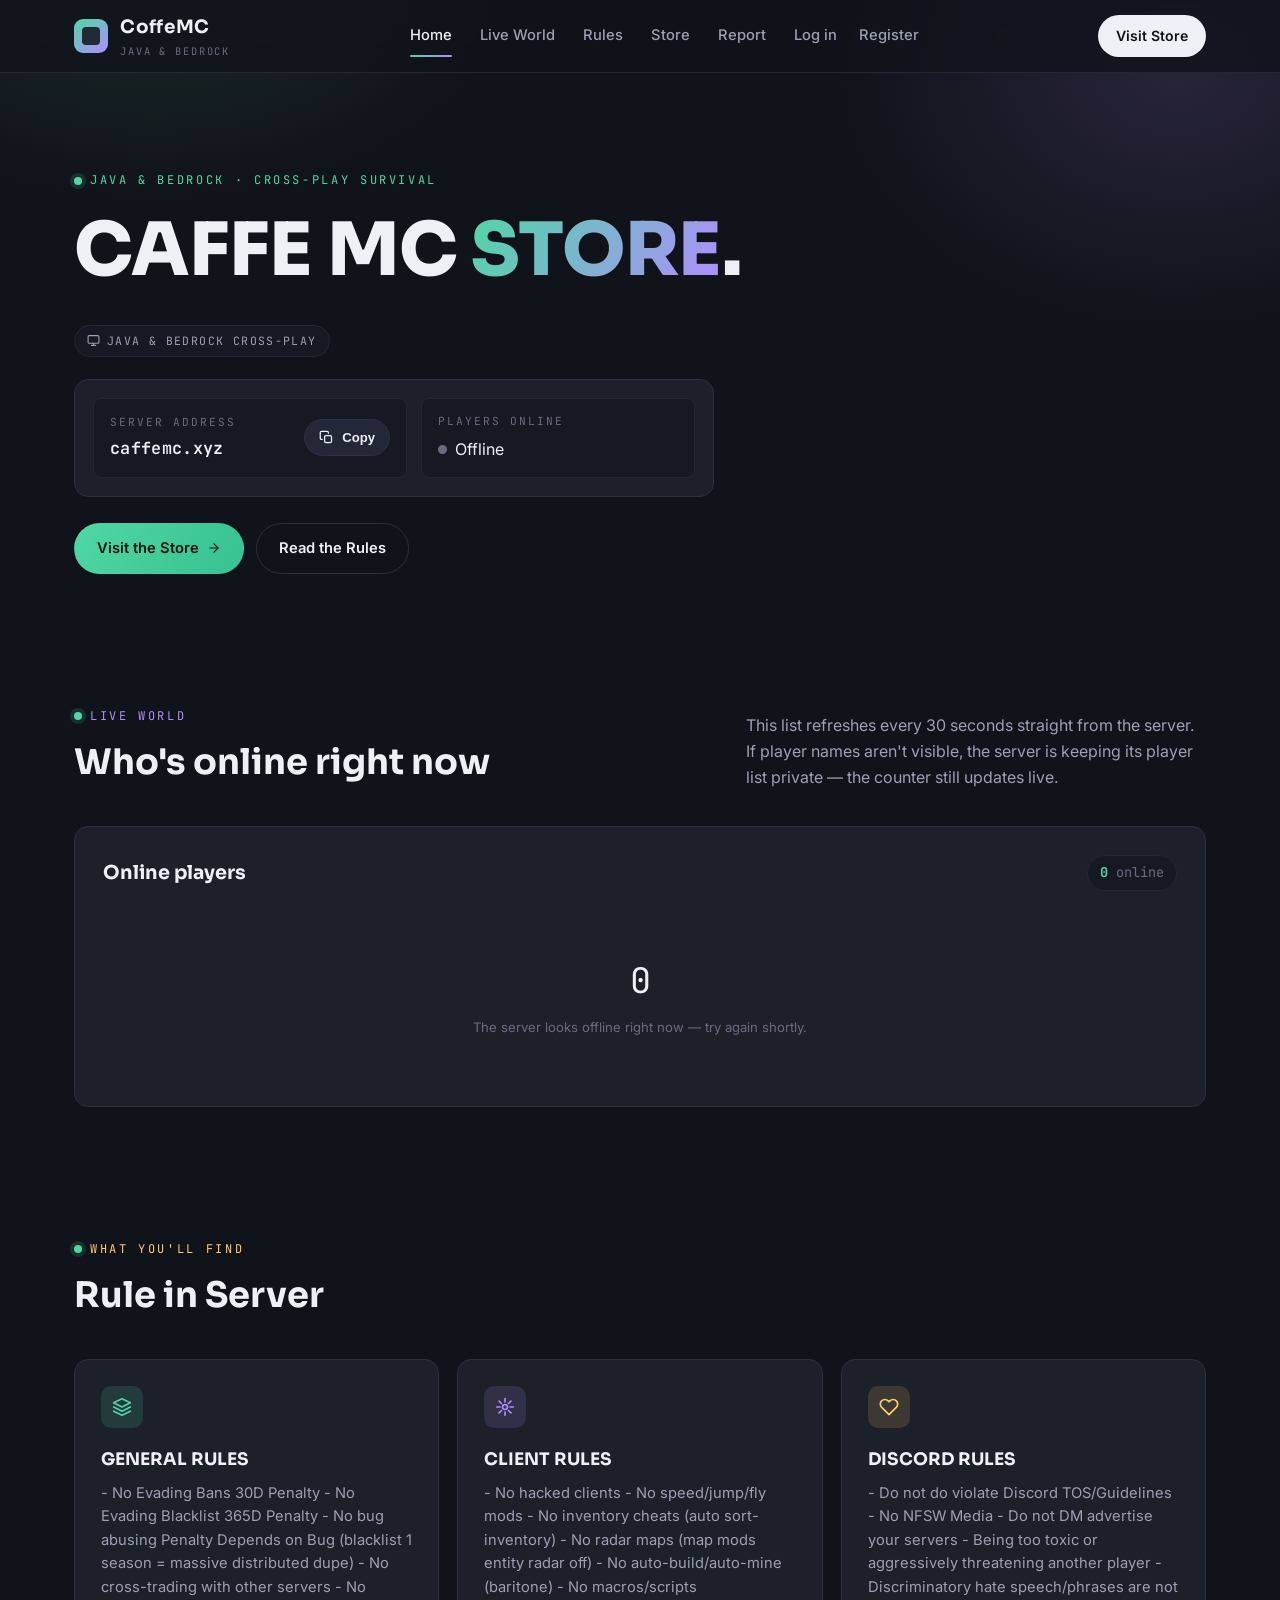
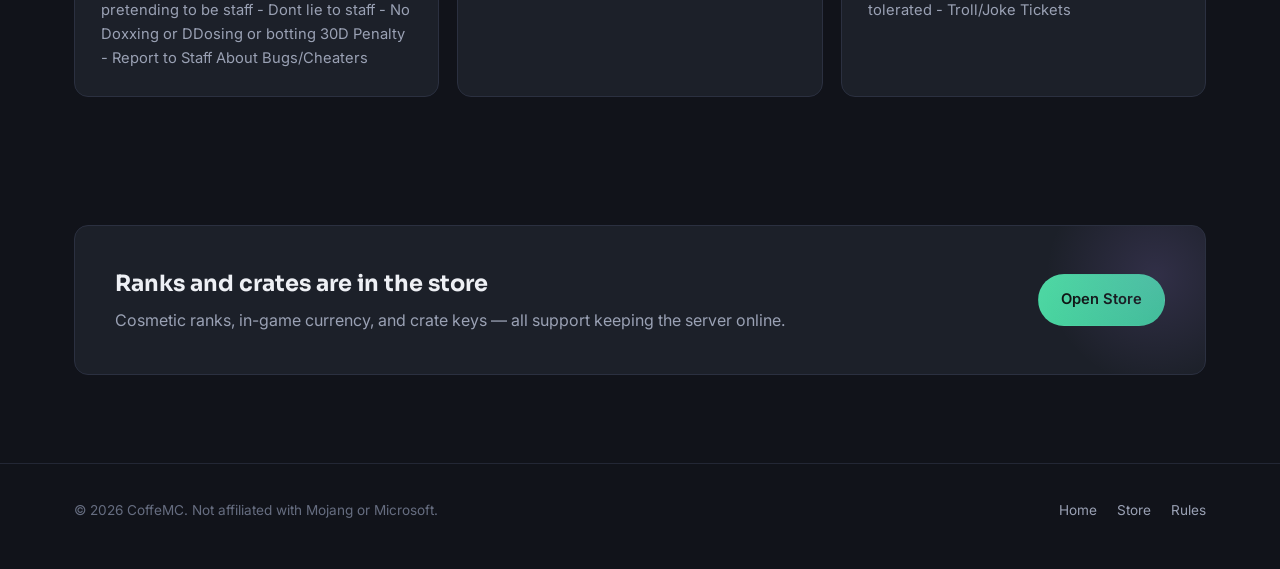
==== index.html @ 3a56e7b3 "Update index.html" ====
<!DOCTYPE html>
<html lang="en">
<head>
<meta charset="UTF-8">
<meta name="viewport" content="width=device-width, initial-scale=1.0">
<title>CoffeMC — Java &amp; Bedrock Survival</title>
<meta name="description" content="CoffeMC is a Minecraft Java &amp; Bedrock survival server. Check live player counts, copy the server IP, and visit the store.">
<link rel="preconnect" href="https://fonts.googleapis.com">
<link rel="preconnect" href="https://fonts.gstatic.com" crossorigin>
<link href="https://fonts.googleapis.com/css2?family=Sora:wght@600;700;800&family=Inter:wght@400;500;600&family=JetBrains+Mono:wght@400;600;700&display=swap" rel="stylesheet">
<link rel="stylesheet" href="style.css">
</head>
<body>

<nav class="nav">
  <div class="wrap nav-inner">
    <a href="index.html" class="brand">
      <span class="brand-mark" aria-hidden="true"></span>
      <span>
        CoffeMC
        <small>Java &amp; Bedrock</small>
      </span>
    </a>

    <div class="nav-links">
      <a href="index.html" class="active">Home</a>
      <a href="#world">Live World</a>
      <a href="#rules">Rules</a>
      <a href="store.html">Store</a>
      <a href="report.html">Report</a>
      <div class="auth-nav-slot"></div>
    </div>

    <a href="store.html" class="nav-cta desktop-only">Visit Store</a>

    <button class="menu-btn" onclick="toggleMenu()" aria-label="Toggle menu">
      <svg viewBox="0 0 24 24" fill="none" stroke="currentColor" stroke-width="2" stroke-linecap="round"><line x1="3" y1="6" x2="21" y2="6"/><line x1="3" y1="12" x2="21" y2="12"/><line x1="3" y1="18" x2="21" y2="18"/></svg>
    </button>
  </div>

  <div class="wrap">
    <div id="menu">
      <a href="index.html" class="active">Home</a>
      <a href="#world">Live World</a>
      <a href="#rules">Rules</a>
      <a href="store.html">Store</a>
      <a href="report.html">Report</a>
      <div class="auth-nav-slot"></div>
    </div>
  </div>
</nav>

<header class="hero">
  <div class="wrap">
    <p class="eyebrow">Java &amp; Bedrock &middot; Cross-play Survival</p>
    <h1>CAFFE MC <span class="accent">STORE</span>.</h1>
    <p class="lead">
    </p>

    <span class="pill" style="margin-bottom:22px">
      <svg viewBox="0 0 24 24" fill="none" stroke="currentColor" stroke-width="2" stroke-linecap="round" stroke-linejoin="round"><rect x="2" y="3" width="20" height="14" rx="2"/><line x1="8" y1="21" x2="16" y2="21"/><line x1="12" y1="17" x2="12" y2="21"/></svg>
      Java &amp; Bedrock cross-play
    </span>

    <div class="server-card">
      <div class="copied-toast" id="copied">Copied to clipboard</div>

      <div class="ip-block">
        <div>
          <div class="label">Server Address</div>
          <div class="value" id="ipText">caffemc.xyz</div>
        </div>
        <button class="copy-btn" onclick="copyIP()">
          <svg viewBox="0 0 24 24" fill="none" stroke="currentColor" stroke-width="2" stroke-linecap="round" stroke-linejoin="round"><rect x="9" y="9" width="11" height="11" rx="2"/><path d="M5 15H4a2 2 0 0 1-2-2V4a2 2 0 0 1 2-2h9a2 2 0 0 1 2 2v1"/></svg>
          Copy
        </button>
      </div>

      <div class="status-group">
        <div class="status-block">
          <div class="label">Players Online</div>
          <div class="status-row">
            <span class="status-dot" id="statusDotJava"></span>
            <span id="playersJava">Checking...</span>
            <span id="statusDotBedrock" style="display:none"></span>
            <span id="playersBedrock" style="display:none"></span>
          </div>
        </div>
      </div>
    </div>

    <div class="hero-actions">
      <a href="store.html" class="btn btn-primary">
        Visit the Store
        <svg width="14" height="14" viewBox="0 0 24 24" fill="none" stroke="currentColor" stroke-width="2" stroke-linecap="round" stroke-linejoin="round"><line x1="5" y1="12" x2="19" y2="12"/><polyline points="12 5 19 12 12 19"/></svg>
      </a>
      <a href="#rules" class="btn btn-ghost">Read the Rules</a>
    </div>
  </div>
</header>

<section id="world">
  <div class="wrap">
    <div class="section-head">
      <div>
        <p class="eyebrow" style="color:var(--amethyst)">Live World</p>
        <h2>Who's online right now</h2>
      </div>
      <p>This list refreshes every 30 seconds straight from the server. If
      player names aren't visible, the server is keeping its player list
      private — the counter still updates live.</p>
    </div>

    <div class="players-panel">
      <div class="players-panel-head">
        <h3>Online players</h3>
        <div class="players-count">
          <strong id="onlineCount">0</strong> <span style="color:var(--text-faint);font-weight:400">online</span><span id="maxCount" style="display:none"></span>
        </div>
      </div>

      <div class="player-grid" id="playerGrid"></div>
      <div class="players-empty" id="playersEmpty" style="display:none">
        <div class="big" id="emptyCount">0</div>
        <small id="emptyNote">Player list is private — only the count is shown.</small>
      </div>
    </div>
  </div>
</section>

<section>
  <div class="wrap">
    <div class="section-head">
      <div>
        <p class="eyebrow" style="color:var(--gold)">What you'll find</p>
        <h2>Rule in Server</h2>
      </div>
      <p></p>
    </div>

    <div class="feature-grid">
      <div class="feature-card">
        <div class="feature-icon e">
          <svg viewBox="0 0 24 24" fill="none" stroke="currentColor" stroke-width="2" stroke-linecap="round" stroke-linejoin="round"><path d="M12 2 2 7l10 5 10-5-10-5z"/><path d="M2 17l10 5 10-5"/><path d="M2 12l10 5 10-5"/></svg>
        </div>
        <h3>GENERAL RULES</h3>
        <p>- No Evading Bans 30D Penalty
- No Evading Blacklist 365D Penalty
- No bug abusing Penalty Depends on Bug (blacklist 1 season = massive distributed dupe)
- No cross-trading with other servers
- No pretending to be staff
- Dont lie to staff
- No Doxxing or DDosing or botting 30D Penalty
- Report to Staff About Bugs/Cheaters</p>
      </div>
      <div class="feature-card">
        <div class="feature-icon a">
          <svg viewBox="0 0 24 24" fill="none" stroke="currentColor" stroke-width="2" stroke-linecap="round" stroke-linejoin="round"><circle cx="12" cy="12" r="3"/><path d="M12 2v4M12 18v4M4.93 4.93l2.83 2.83M16.24 16.24l2.83 2.83M2 12h4M18 12h4M4.93 19.07l2.83-2.83M16.24 7.76l2.83-2.83"/></svg>
        </div>
        <h3>CLIENT RULES</h3>
        <p>- No hacked clients
- No speed/jump/fly mods
- No inventory cheats (auto sort-inventory)
- No radar maps (map mods entity radar off)
- No auto-build/auto-mine (baritone)
- No macros/scripts</p>
      </div>
      <div class="feature-card">
        <div class="feature-icon g">
          <svg viewBox="0 0 24 24" fill="none" stroke="currentColor" stroke-width="2" stroke-linecap="round" stroke-linejoin="round"><path d="M20.84 4.61a5.5 5.5 0 0 0-7.78 0L12 5.67l-1.06-1.06a5.5 5.5 0 0 0-7.78 7.78l1.06 1.06L12 21.23l7.78-7.78 1.06-1.06a5.5 5.5 0 0 0 0-7.78z"/></svg>
        </div>
        <h3>DISCORD RULES</h3>
        <p>- Do not do violate Discord TOS/Guidelines
- No NFSW Media 
- Do not DM advertise your servers 
- Being too toxic or aggressively threatening another player
- Discriminatory hate speech/phrases are not tolerated
- Troll/Joke Tickets</p>
      </div>
    </div>
  </div>
</section>

<section id="rules">
  <div class="wrap">
    <div class="cta-strip">
      <div>
        <h3>Ranks and crates are in the store</h3>
        <p>Cosmetic ranks, in-game currency, and crate keys — all support
        keeping the server online.</p>
      </div>
      <a href="store.html" class="btn btn-primary">Open Store</a>
    </div>
  </div>
</section>

<footer>
  <div class="wrap footer-inner">
    <span>&copy; 2026 CoffeMC. Not affiliated with Mojang or Microsoft.</span>
    <div class="footer-links">
      <a href="index.html">Home</a>
      <a href="store.html">Store</a>
      <a href="#rules">Rules</a>
    </div>
  </div>
</footer>

<script src="auth.js"></script>
<script src="script.js"></script>
</body>
</html>
---- style.css ----
/* ============================================================
   DRIFTLANDS — design tokens
   ============================================================ */
:root{
  /* surfaces */
  --bg:        #11131a;
  --bg-soft:   #161922;
  --panel:     #1c2029;
  --panel-2:   #232838;
  --border:    #2b3040;
  --border-soft: #232735;

  /* text */
  --text:      #eef0f5;
  --text-dim:  #9aa1b4;
  --text-faint:#666d80;

  /* accents */
  --emerald:   #4fd8a4;
  --emerald-dim: rgba(79,216,164,.14);
  --amethyst:  #b18cff;
  --amethyst-dim: rgba(177,140,255,.14);
  --gold:      #ffcf6b;
  --gold-dim:  rgba(255,207,107,.14);
  --danger:    #ff6b6b;

  /* rarity */
  --r-common:    #aab2c6;
  --r-rare:      #5aa7ff;
  --r-epic:      #b15bff;
  --r-legendary: #ffb347;

  /* type */
  --font-display: "Sora", "Segoe UI", sans-serif;
  --font-body: "Inter", "Segoe UI", sans-serif;
  --font-mono: "JetBrains Mono", "Consolas", monospace;

  /* layout */
  --maxw: 1180px;
  --radius: 14px;
  --radius-sm: 8px;
}

*{ box-sizing: border-box; }
html{ scroll-behavior: smooth; }

body{
  margin:0;
  background: var(--bg);
  color: var(--text);
  font-family: var(--font-body);
  font-size: 16px;
  line-height: 1.6;
  -webkit-font-smoothing: antialiased;
}

/* faint topographic glow behind everything */
body::before{
  content:"";
  position: fixed;
  inset: 0;
  z-index: -1;
  background:
    radial-gradient(620px 420px at 12% -6%, var(--emerald-dim), transparent 60%),
    radial-gradient(560px 420px at 92% 8%, var(--amethyst-dim), transparent 60%),
    var(--bg);
  pointer-events: none;
}

img{ max-width: 100%; display:block; }
a{ color: inherit; text-decoration: none; }

.wrap{
  max-width: var(--maxw);
  margin: 0 auto;
  padding: 0 24px;
}

/* ============================================================
   NAV
   ============================================================ */
.nav{
  position: sticky;
  top: 0;
  z-index: 50;
  background: rgba(17,19,26,.78);
  backdrop-filter: blur(14px);
  border-bottom: 1px solid var(--border-soft);
}
.nav-inner{
  display:flex;
  align-items: center;
  justify-content: space-between;
  height: 72px;
}
.brand{
  display:flex;
  align-items:center;
  gap: 12px;
  font-family: var(--font-display);
  font-weight: 700;
  font-size: 1.15rem;
  letter-spacing: .04em;
}
.brand-mark{
  width: 34px; height: 34px;
  border-radius: 9px;
  background: linear-gradient(145deg, var(--emerald), var(--amethyst));
  position: relative;
  flex-shrink:0;
}
.brand-mark::after{
  content:"";
  position:absolute; inset: 8px;
  border-radius: 4px;
  background: var(--bg);
  opacity:.85;
}
.brand small{
  display:block;
  font-family: var(--font-mono);
  font-weight: 400;
  font-size: .65rem;
  letter-spacing: .18em;
  color: var(--text-faint);
  text-transform: uppercase;
  margin-top: 2px;
}

.nav-links{
  display:flex;
  align-items:center;
  gap: 28px;
  font-size: .92rem;
  font-weight: 500;
}
.nav-links a{
  color: var(--text-dim);
  transition: color .15s ease;
  position: relative;
}
.nav-links a:hover, .nav-links a.active{ color: var(--text); }
.nav-links a.active::after{
  content:"";
  position:absolute; left:0; right:0; bottom:-9px;
  height:2px;
  background: linear-gradient(90deg, var(--emerald), var(--amethyst));
  border-radius: 2px;
}

.nav-cta{
  display:inline-flex;
  align-items:center;
  gap:8px;
  padding: 10px 18px;
  border-radius: 999px;
  background: var(--text);
  color: var(--bg);
  font-weight: 600;
  font-size: .88rem;
  border: none;
  cursor:pointer;
  transition: transform .15s ease, opacity .15s ease;
}
.nav-cta:hover{ transform: translateY(-1px); opacity:.92; }

.menu-btn{
  display:none;
  background:none; border:none; cursor:pointer;
  width:40px; height:40px;
  border-radius: 8px;
  align-items:center; justify-content:center;
  color: var(--text);
}
.menu-btn svg{ width:22px; height:22px; }

#menu{
  display:none;
  flex-direction: column;
  gap: 4px;
  padding: 12px 0 18px;
  border-top: 1px solid var(--border-soft);
}
#menu.show{ display:flex; }
#menu a{
  padding: 12px 4px;
  color: var(--text-dim);
  font-weight: 500;
  border-bottom: 1px solid var(--border-soft);
}
#menu a:last-child{ border-bottom:none; }
#menu a.active{ color: var(--emerald); }

@media (max-width: 820px){
  .nav-links{ display:none; }
  .nav-cta.desktop-only{ display:none; }
  .menu-btn{ display:flex; }
}

/* ============================================================
   HERO
   ============================================================ */
.hero{
  padding: 86px 0 64px;
  position: relative;
}
.eyebrow{
  display:inline-flex;
  align-items:center;
  gap: 8px;
  font-family: var(--font-mono);
  font-size: .75rem;
  letter-spacing: .22em;
  text-transform: uppercase;
  color: var(--emerald);
  margin-bottom: 22px;
}
.eyebrow::before{
  content:"";
  width: 8px; height:8px;
  border-radius: 50%;
  background: var(--emerald);
  box-shadow: 0 0 0 4px var(--emerald-dim);
}

.hero h1{
  font-family: var(--font-display);
  font-weight: 800;
  font-size: clamp(2.6rem, 7vw, 4.6rem);
  line-height: 1.04;
  letter-spacing: -0.01em;
  margin: 0 0 18px;
  max-width: 14ch;
}
.hero h1 .accent{
  background: linear-gradient(120deg, var(--emerald), var(--amethyst));
  -webkit-background-clip: text;
  background-clip: text;
  color: transparent;
}
.hero p.lead{
  font-size: 1.08rem;
  color: var(--text-dim);
  max-width: 46ch;
  margin: 0 0 36px;
}

.pill{
  display:inline-flex;
  align-items:center;
  gap: 7px;
  font-family: var(--font-mono);
  font-size: .72rem;
  letter-spacing: .12em;
  text-transform: uppercase;
  color: var(--text-dim);
  background: var(--bg-soft);
  border: 1px solid var(--border-soft);
  padding: 6px 12px;
  border-radius: 999px;
}
.pill svg{ width:13px; height:13px; }

/* IP / status card */
.server-card{
  display:flex;
  flex-wrap: wrap;
  gap: 14px;
  align-items: stretch;
  background: var(--panel);
  border: 1px solid var(--border);
  border-radius: var(--radius);
  padding: 18px;
  max-width: 640px;
  position: relative;
}
.ip-block{
  flex: 1 1 260px;
  display:flex;
  align-items:center;
  justify-content: space-between;
  gap: 14px;
  background: var(--bg-soft);
  border: 1px solid var(--border-soft);
  border-radius: var(--radius-sm);
  padding: 14px 16px;
}
.ip-block .label{
  font-family: var(--font-mono);
  font-size: .7rem;
  letter-spacing: .18em;
  text-transform: uppercase;
  color: var(--text-faint);
  margin-bottom: 4px;
}
.ip-block .value{
  font-family: var(--font-mono);
  font-size: 1.05rem;
  font-weight: 600;
  letter-spacing: .02em;
}
.copy-btn{
  flex-shrink:0;
  display:inline-flex;
  align-items:center;
  gap:8px;
  background: var(--panel-2);
  border: 1px solid var(--border);
  color: var(--text);
  font-size: .82rem;
  font-weight: 600;
  padding: 10px 14px;
  border-radius: 999px;
  cursor:pointer;
  transition: border-color .15s ease, transform .15s ease;
}
.copy-btn:hover{ border-color: var(--emerald); transform: translateY(-1px); }
.copy-btn svg{ width:15px; height:15px; }

.status-group{
  display:flex;
  gap: 10px;
  flex: 1 1 220px;
}
.status-block{
  flex: 1 1 0;
  display:flex;
  flex-direction: column;
  justify-content: center;
  align-items: flex-start;
  gap: 6px;
  padding: 14px 16px;
  border-radius: var(--radius-sm);
  border: 1px solid var(--border-soft);
  background: var(--bg-soft);
  min-width: 110px;
}
.status-block .label{
  font-family: var(--font-mono);
  font-size: .7rem;
  letter-spacing: .18em;
  text-transform: uppercase;
  color: var(--text-faint);
  display:flex;
  align-items:center;
  gap:6px;
}
.status-block .label .plat-icon{
  width:14px; height:14px;
}
.status-row{ display:flex; align-items:center; gap:8px; }
.status-dot{
  width:9px; height:9px; border-radius:50%;
  background: var(--text-faint);
  box-shadow: 0 0 0 0 transparent;
}
.status-dot.online{
  background: var(--emerald);
  box-shadow: 0 0 0 4px var(--emerald-dim);
  animation: pulse 2.4s ease-in-out infinite;
}
@keyframes pulse{
  0%,100%{ box-shadow: 0 0 0 4px var(--emerald-dim); }
  50%{ box-shadow: 0 0 0 8px transparent; }
}
#players{
  font-family: var(--font-mono);
  font-size: 1.05rem;
  font-weight: 600;
}

.copied-toast{
  position: absolute;
  top: -14px; right: 18px;
  background: var(--emerald);
  color: #0c1410;
  font-size: .78rem;
  font-weight: 700;
  padding: 7px 14px;
  border-radius: 999px;
  opacity: 0;
  transform: translateY(6px) scale(.95);
  transition: opacity .2s ease, transform .2s ease;
  pointer-events: none;
}
.copied-toast.show{
  opacity: 1;
  transform: translateY(0) scale(1);
}

.hero-actions{
  display:flex;
  gap: 12px;
  margin-top: 26px;
  flex-wrap: wrap;
}
.btn{
  display:inline-flex;
  align-items:center;
  gap:8px;
  padding: 13px 22px;
  border-radius: 999px;
  font-weight: 600;
  font-size: .92rem;
  border: 1px solid transparent;
  cursor:pointer;
  transition: transform .15s ease, opacity .15s ease, border-color .15s ease;
}
.btn:hover{ transform: translateY(-1px); }
.btn-primary{
  background: linear-gradient(120deg, var(--emerald), #38c191);
  color: #0c1410;
}
.btn-primary:hover{ opacity: .92; }
.btn-ghost{
  background: transparent;
  border-color: var(--border);
  color: var(--text);
}
.btn-ghost:hover{ border-color: var(--amethyst); }

/* ============================================================
   SECTION GENERIC
   ============================================================ */
section{ padding: 64px 0; }
.section-head{
  display:flex;
  align-items: flex-end;
  justify-content: space-between;
  gap: 24px;
  margin-bottom: 36px;
  flex-wrap: wrap;
}
.section-head h2{
  font-family: var(--font-display);
  font-size: clamp(1.6rem, 4vw, 2.2rem);
  margin: 6px 0 0;
}
.section-head p{
  color: var(--text-dim);
  max-width: 46ch;
  margin: 0;
}

/* ============================================================
   LIVE WORLD / PLAYER LIST
   ============================================================ */
.players-panel{
  background: var(--panel);
  border: 1px solid var(--border);
  border-radius: var(--radius);
  padding: 28px;
}
.players-panel-head{
  display:flex;
  align-items:center;
  justify-content: space-between;
  gap: 16px;
  margin-bottom: 22px;
  flex-wrap: wrap;
}
.players-panel-head h3{
  font-family: var(--font-display);
  font-size: 1.2rem;
  margin: 0;
}
.players-count{
  font-family: var(--font-mono);
  font-size: .85rem;
  color: var(--text-dim);
  background: var(--bg-soft);
  border: 1px solid var(--border-soft);
  padding: 6px 12px;
  border-radius: 999px;
}
.players-count strong{ color: var(--emerald); }

.player-grid{
  display:grid;
  grid-template-columns: repeat(auto-fill, minmax(96px, 1fr));
  gap: 14px;
}
.player-card{
  display:flex;
  flex-direction: column;
  align-items:center;
  gap: 10px;
  padding: 14px 8px;
  background: var(--bg-soft);
  border: 1px solid var(--border-soft);
  border-radius: var(--radius-sm);
  text-align:center;
}
.player-card img{
  width: 48px; height: 48px;
  border-radius: 6px;
  image-rendering: pixelated;
  border: 1px solid var(--border);
}
.player-card span{
  font-family: var(--font-mono);
  font-size: .76rem;
  color: var(--text-dim);
  overflow:hidden;
  text-overflow:ellipsis;
  white-space:nowrap;
  max-width: 100%;
}

.players-empty{
  display:flex;
  flex-direction: column;
  align-items: center;
  justify-content: center;
  text-align:center;
  gap: 8px;
  padding: 40px 20px;
  color: var(--text-dim);
}
.players-empty .big{
  font-family: var(--font-mono);
  font-size: 2.2rem;
  color: var(--text);
}
.players-empty small{ color: var(--text-faint); font-size: .82rem; }

/* ============================================================
   FEATURE CARDS
   ============================================================ */
.feature-grid{
  display:grid;
  grid-template-columns: repeat(3, 1fr);
  gap: 18px;
}
@media (max-width: 860px){
  .feature-grid{ grid-template-columns: 1fr; }
}
.feature-card{
  background: var(--panel);
  border: 1px solid var(--border);
  border-radius: var(--radius);
  padding: 26px;
  transition: border-color .2s ease, transform .2s ease;
}
.feature-card:hover{
  border-color: var(--border-soft);
  transform: translateY(-3px);
}
.feature-icon{
  width: 42px; height: 42px;
  border-radius: 10px;
  display:flex; align-items:center; justify-content:center;
  margin-bottom: 18px;
}
.feature-icon svg{ width:20px; height:20px; }
.feature-icon.e{ background: var(--emerald-dim); color: var(--emerald); }
.feature-icon.a{ background: var(--amethyst-dim); color: var(--amethyst); }
.feature-icon.g{ background: var(--gold-dim); color: var(--gold); }
.feature-card h3{
  font-family: var(--font-display);
  font-size: 1.08rem;
  margin: 0 0 8px;
}
.feature-card p{
  color: var(--text-dim);
  font-size: .92rem;
  margin: 0;
}

/* ============================================================
   CTA STRIP
   ============================================================ */
.cta-strip{
  background: var(--panel);
  border: 1px solid var(--border);
  border-radius: var(--radius);
  padding: 40px;
  display:flex;
  align-items:center;
  justify-content: space-between;
  gap: 24px;
  flex-wrap: wrap;
  position: relative;
  overflow:hidden;
}
.cta-strip::after{
  content:"";
  position:absolute;
  right: -60px; top: -60px;
  width: 220px; height: 220px;
  background: radial-gradient(circle, var(--amethyst-dim), transparent 70%);
  pointer-events:none;
}
.cta-strip h3{
  font-family: var(--font-display);
  font-size: 1.4rem;
  margin: 0 0 6px;
}
.cta-strip p{ margin:0; color: var(--text-dim); }

/* ============================================================
   FOOTER
   ============================================================ */
footer{
  border-top: 1px solid var(--border-soft);
  padding: 36px 0 48px;
  margin-top: 24px;
}
.footer-inner{
  display:flex;
  align-items:center;
  justify-content: space-between;
  gap: 16px;
  flex-wrap: wrap;
  color: var(--text-faint);
  font-size: .85rem;
}
.footer-links{ display:flex; gap: 20px; }
.footer-links a{ color: var(--text-dim); }
.footer-links a:hover{ color: var(--text); }

/* ============================================================
   STORE PAGE
   ============================================================ */
.store-hero{
  padding: 64px 0 36px;
}
.store-hero h1{
  font-family: var(--font-display);
  font-weight: 800;
  font-size: clamp(2.2rem, 6vw, 3.4rem);
  margin: 14px 0 12px;
}
.store-hero p{
  color: var(--text-dim);
  max-width: 52ch;
  font-size: 1.02rem;
}

.tab-row{
  display:flex;
  gap: 10px;
  margin: 28px 0 8px;
  flex-wrap: wrap;
}
.tab-btn{
  background: var(--panel);
  border: 1px solid var(--border);
  color: var(--text-dim);
  font-weight: 600;
  font-size: .88rem;
  padding: 10px 20px;
  border-radius: 999px;
  cursor:pointer;
  transition: all .15s ease;
}
.tab-btn.active{
  color: var(--bg);
  background: linear-gradient(120deg, var(--emerald), var(--amethyst));
  border-color: transparent;
}

/* Inventory-tooltip style cards */
.shop-grid{
  display:grid;
  grid-template-columns: repeat(auto-fill, minmax(260px, 1fr));
  gap: 20px;
  margin-top: 28px;
}
.tab-panel{ display:none; }
.tab-panel.active{ display:block; }

.item-card{
  position: relative;
  background: linear-gradient(165deg, var(--panel-2), var(--panel) 60%);
  border: 1px solid var(--border);
  border-radius: var(--radius);
  padding: 22px;
  display:flex;
  flex-direction: column;
  gap: 14px;
  overflow:hidden;
  transition: transform .2s ease, box-shadow .2s ease, border-color .2s ease;
}
.item-card::before{
  content:"";
  position:absolute;
  inset: 0;
  border-radius: var(--radius);
  border: 1px solid transparent;
  pointer-events:none;
  transition: border-color .2s ease;
}
.item-card:hover{ transform: translateY(-4px); }

/* rarity accents */
.item-card.common{ --r: var(--r-common); }
.item-card.rare{ --r: var(--r-rare); }
.item-card.epic{ --r: var(--r-epic); }
.item-card.legendary{ --r: var(--r-legendary); }

.item-card:hover{ border-color: var(--r); box-shadow: 0 14px 40px -22px var(--r); }

.item-card .rarity-tag{
  position:absolute;
  top: 18px; right: 18px;
  font-family: var(--font-mono);
  font-size: .65rem;
  letter-spacing: .16em;
  text-transform: uppercase;
  color: var(--r);
  border: 1px solid var(--r);
  border-radius: 999px;
  padding: 4px 10px;
  background: color-mix(in srgb, var(--r) 14%, transparent);
}

.item-card .item-icon{
  width: 50px; height: 50px;
  border-radius: 10px;
  display:flex; align-items:center; justify-content:center;
  font-size: 1.5rem;
  background: color-mix(in srgb, var(--r) 16%, var(--bg-soft));
  border: 1px solid color-mix(in srgb, var(--r) 40%, var(--border));
}

.item-card h3{
  font-family: var(--font-display);
  font-size: 1.2rem;
  margin: 0;
  color: var(--r);
}
.item-card .desc{
  color: var(--text-dim);
  font-size: .88rem;
  margin: 0;
  min-height: 40px;
}
.perks{
  list-style:none;
  margin: 0; padding: 0;
  display:flex; flex-direction:column; gap:6px;
  font-size: .85rem;
  color: var(--text);
}
.perks li{ display:flex; gap:8px; align-items:flex-start; }
.perks li::before{
  content:"";
  margin-top: 7px;
  width: 6px; height: 6px;
  flex-shrink:0;
  border-radius: 1px;
  background: var(--r);
}
.item-foot{
  margin-top: auto;
  display:flex;
  align-items:center;
  justify-content: space-between;
  gap: 12px;
  padding-top: 14px;
  border-top: 1px solid var(--border-soft);
}
.price{
  font-family: var(--font-mono);
  font-weight: 700;
  font-size: 1.15rem;
  color: var(--gold);
}
.price small{
  font-size: .68rem;
  color: var(--text-faint);
  font-weight: 400;
  display:block;
  letter-spacing: .12em;
  text-transform: uppercase;
}
.buy-btn{
  background: var(--text);
  color: var(--bg);
  font-weight: 700;
  font-size: .85rem;
  border: none;
  border-radius: 999px;
  padding: 11px 20px;
  cursor:pointer;
  transition: transform .15s ease, opacity .15s ease;
}
.buy-btn:hover{ transform: translateY(-1px); opacity:.9; }

/* ============================================================
   CHECKOUT MODAL
   ============================================================ */
.modal-overlay{
  position: fixed;
  inset: 0;
  background: rgba(8,9,14,.7);
  backdrop-filter: blur(4px);
  display:none;
  align-items:center;
  justify-content:center;
  padding: 20px;
  z-index: 100;
}
.modal-overlay.show{ display:flex; }
.modal{
  background: var(--panel);
  border: 1px solid var(--border);
  border-radius: var(--radius);
  padding: 28px;
  max-width: 440px;
  width: 100%;
  position: relative;
}
.modal-close{
  position:absolute;
  top: 16px; right: 16px;
  background: var(--bg-soft);
  border: 1px solid var(--border-soft);
  width: 32px; height: 32px;
  border-radius: 8px;
  color: var(--text-dim);
  cursor:pointer;
  display:flex; align-items:center; justify-content:center;
}
.modal-close:hover{ color: var(--text); }
.modal h3{
  font-family: var(--font-display);
  font-size: 1.2rem;
  margin: 0 0 4px;
}
.modal .modal-sub{
  color: var(--text-dim);
  font-size: .88rem;
  margin: 0 0 20px;
}
.modal .summary{
  display:flex;
  align-items:center;
  justify-content: space-between;
  background: var(--bg-soft);
  border: 1px solid var(--border-soft);
  border-radius: var(--radius-sm);
  padding: 12px 16px;
  margin-bottom: 18px;
  font-size: .9rem;
}
.modal .summary .name{ font-weight:600; }
.modal .summary .price{ font-size: 1rem; }

.field{ margin-bottom: 16px; }
.field label{
  display:block;
  font-size: .8rem;
  font-weight: 600;
  margin-bottom: 6px;
  color: var(--text-dim);
}
.field input,
.field select{
  width: 100%;
  background: var(--bg-soft);
  border: 1px solid var(--border-soft);
  border-radius: var(--radius-sm);
  padding: 12px 14px;
  color: var(--text);
  font-family: var(--font-body);
  font-size: .94rem;
  appearance: none;
}
.field select{
  background-image: url("data:image/svg+xml,%3Csvg xmlns='http://www.w3.org/2000/svg' width='12' height='8' viewBox='0 0 12 8' fill='none'%3E%3Cpath d='M1 1.5L6 6.5L11 1.5' stroke='%239aa1b4' stroke-width='1.6' stroke-linecap='round' stroke-linejoin='round'/%3E%3C/svg%3E");
  background-repeat: no-repeat;
  background-position: right 14px center;
  cursor: pointer;
}
.field input:focus,
.field select:focus{
  outline: none;
  border-color: var(--emerald);
}
.field small{
  display:block;
  margin-top: 6px;
  color: var(--text-faint);
  font-size: .76rem;
}
.modal .btn{ width: 100%; justify-content:center; }
.form-msg{
  margin-top: 12px;
  font-size: .85rem;
  text-align:center;
}
.form-msg.ok{ color: var(--emerald); }
.form-msg.err{ color: var(--danger); }

/* edition pill toggle */
.edition-toggle{
  display:flex;
  gap: 8px;
}
.edition-toggle input{ display:none; }
.edition-toggle label{
  flex: 1;
  display:flex;
  align-items:center;
  justify-content:center;
  gap: 8px;
  padding: 11px 0;
  border: 1px solid var(--border-soft);
  border-radius: var(--radius-sm);
  background: var(--bg-soft);
  color: var(--text-dim);
  font-size: .88rem;
  font-weight: 600;
  cursor: pointer;
  transition: all .15s ease;
}
.edition-toggle input:checked + label{
  color: var(--bg);
  background: linear-gradient(120deg, var(--emerald), var(--amethyst));
  border-color: transparent;
}
.edition-toggle label svg{ width:16px; height:16px; }

/* multi-step modal */
.modal-step{ display:none; }
.modal-step.active{
  display:block;
  animation: stepIn .25s ease;
}
@keyframes stepIn{
  from{ opacity:0; transform: translateX(10px); }
  to{ opacity:1; transform: translateX(0); }
}
.step-dots{
  display:flex;
  gap: 6px;
  margin-bottom: 18px;
}
.step-dots span{
  height: 4px;
  flex: 1;
  border-radius: 999px;
  background: var(--border-soft);
  transition: background .2s ease;
}
.step-dots span.done{
  background: linear-gradient(120deg, var(--emerald), var(--amethyst));
}

/* QR payment step */
.qr-box{
  display:flex;
  flex-direction: column;
  align-items:center;
  text-align:center;
  gap: 14px;
  padding: 22px;
  background: var(--bg-soft);
  border: 1px solid var(--border-soft);
  border-radius: var(--radius-sm);
  margin-bottom: 18px;
}
.qr-box img{
  width: 188px; height: 188px;
  border-radius: 10px;
  background: #fff;
  padding: 10px;
}
.qr-box .qr-amount{
  font-family: var(--font-mono);
  font-size: 1.6rem;
  font-weight: 700;
  color: var(--gold);
}
.qr-box .qr-note{
  font-size: .82rem;
  color: var(--text-dim);
  max-width: 28ch;
}
.order-id{
  font-family: var(--font-mono);
  font-size: .78rem;
  color: var(--text-faint);
  text-align:center;
  margin-bottom: 18px;
  letter-spacing: .04em;
}
.order-id span{ color: var(--text); }

/* visible keyboard focus everywhere */
a:focus-visible, button:focus-visible, input:focus-visible{
  outline: 2px solid var(--emerald);
  outline-offset: 2px;
}

/* reduced motion */
@media (prefers-reduced-motion: reduce){
  *{ animation: none !important; transition: none !important; scroll-behavior: auto !important; }
}

/* ============================================================
   AUTH NAV SLOT
   ============================================================ */
.auth-nav-slot{
  display:flex;
  align-items:center;
  gap: 22px;
}
.auth-nav-slot a{
  color: var(--text-dim);
  font-size: .92rem;
  font-weight: 500;
  transition: color .15s ease;
}
.auth-nav-slot a:hover{ color: var(--text); }
#menu .auth-nav-slot{
  flex-direction: column;
  align-items: stretch;
  gap: 4px;
  margin-top: 4px;
}
#menu .auth-nav-slot a{
  padding: 12px 4px;
  border-bottom: 1px solid var(--border-soft);
}
#menu .auth-nav-slot a:last-child{ border-bottom:none; }

/* ============================================================
   AUTH PAGES (login / register)
   ============================================================ */
.auth-section{
  padding: 64px 0 96px;
  display:flex;
  justify-content:center;
}
.auth-card{
  background: var(--panel);
  border: 1px solid var(--border);
  border-radius: var(--radius);
  padding: 36px;
  max-width: 440px;
  width: 100%;
}
.auth-card .eyebrow{ margin-bottom: 14px; }
.auth-card h1{
  font-family: var(--font-display);
  font-size: 1.7rem;
  margin: 0 0 8px;
}
.auth-card .auth-sub{
  color: var(--text-dim);
  font-size: .92rem;
  margin: 0 0 26px;
}
.auth-card .btn{ width:100%; justify-content:center; margin-top: 6px; }
.auth-switch{
  text-align:center;
  margin-top: 20px;
  font-size: .88rem;
  color: var(--text-dim);
}
.auth-switch a{ color: var(--emerald); font-weight: 600; }

.form-msg.show{ margin-top: 14px; }

/* ============================================================
   DASHBOARD / ADMIN
   ============================================================ */
.dash-head{
  display:flex;
  align-items:flex-end;
  justify-content: space-between;
  flex-wrap: wrap;
  gap: 18px;
  margin-bottom: 30px;
}
.dash-head h1{
  font-family: var(--font-display);
  font-size: clamp(1.8rem, 5vw, 2.6rem);
  margin: 6px 0 0;
}
.dash-head p{ color: var(--text-dim); margin: 4px 0 0; }

.table-panel{
  background: var(--panel);
  border: 1px solid var(--border);
  border-radius: var(--radius);
  padding: 24px;
  overflow-x: auto;
}
.table-panel h3{
  font-family: var(--font-display);
  font-size: 1.1rem;
  margin: 0 0 18px;
}
table.data-table{
  width:100%;
  border-collapse: collapse;
  font-size: .9rem;
  min-width: 640px;
}
table.data-table th{
  text-align:left;
  font-family: var(--font-mono);
  font-size: .68rem;
  letter-spacing: .14em;
  text-transform: uppercase;
  color: var(--text-faint);
  padding: 0 14px 12px;
  border-bottom: 1px solid var(--border-soft);
}
table.data-table td{
  padding: 14px 14px;
  border-bottom: 1px solid var(--border-soft);
  color: var(--text);
  vertical-align: middle;
}
table.data-table tr:last-child td{ border-bottom: none; }
table.data-table .mc-name{ font-family: var(--font-mono); }
table.data-table .price{ font-size: 1rem; }

.status-badge{
  display:inline-flex;
  align-items:center;
  gap:6px;
  font-family: var(--font-mono);
  font-size: .7rem;
  letter-spacing: .12em;
  text-transform: uppercase;
  padding: 5px 12px;
  border-radius: 999px;
  border: 1px solid var(--border-soft);
}
.status-badge.pending{ color: var(--gold); border-color: color-mix(in srgb, var(--gold) 40%, var(--border)); background: var(--gold-dim); }
.status-badge.approved{ color: var(--emerald); border-color: color-mix(in srgb, var(--emerald) 40%, var(--border)); background: var(--emerald-dim); }

.approve-btn{
  background: linear-gradient(120deg, var(--emerald), #38c191);
  color: #0c1410;
  font-weight: 700;
  font-size: .78rem;
  border: none;
  border-radius: 999px;
  padding: 8px 16px;
  cursor:pointer;
  transition: opacity .15s ease, transform .15s ease;
}
.approve-btn:hover{ opacity:.9; transform: translateY(-1px); }
.approve-btn:disabled{ opacity:.5; cursor:default; }

.empty-row td{
  text-align:center;
  color: var(--text-faint);
  padding: 30px 14px;
}

.video-link{
  color: var(--amethyst);
  font-weight: 600;
  font-size: .85rem;
}
.video-link:hover{ text-decoration: underline; }

/* ============================================================
   REPORT PAGE
   ============================================================ */
.report-card{
  background: var(--panel);
  border: 1px solid var(--border);
  border-radius: var(--radius);
  padding: 36px;
  max-width: 560px;
  width: 100%;
}
.report-card h1{
  font-family: var(--font-display);
  font-size: 1.7rem;
  margin: 0 0 8px;
}
.report-card .auth-sub{
  color: var(--text-dim);
  font-size: .92rem;
  margin: 0 0 26px;
}
.file-drop{
  display:flex;
  flex-direction: column;
  align-items:center;
  justify-content:center;
  text-align:center;
  gap: 8px;
  border: 1px dashed var(--border);
  border-radius: var(--radius-sm);
  background: var(--bg-soft);
  padding: 28px 16px;
  cursor:pointer;
  transition: border-color .15s ease;
}
.file-drop:hover{ border-color: var(--amethyst); }
.file-drop input[type="file"]{ display:none; }
.file-drop .file-name{
  font-family: var(--font-mono);
  font-size: .82rem;
  color: var(--text);
  word-break: break-all;
}
.file-drop .file-hint{
  font-size: .8rem;
  color: var(--text-faint);
}
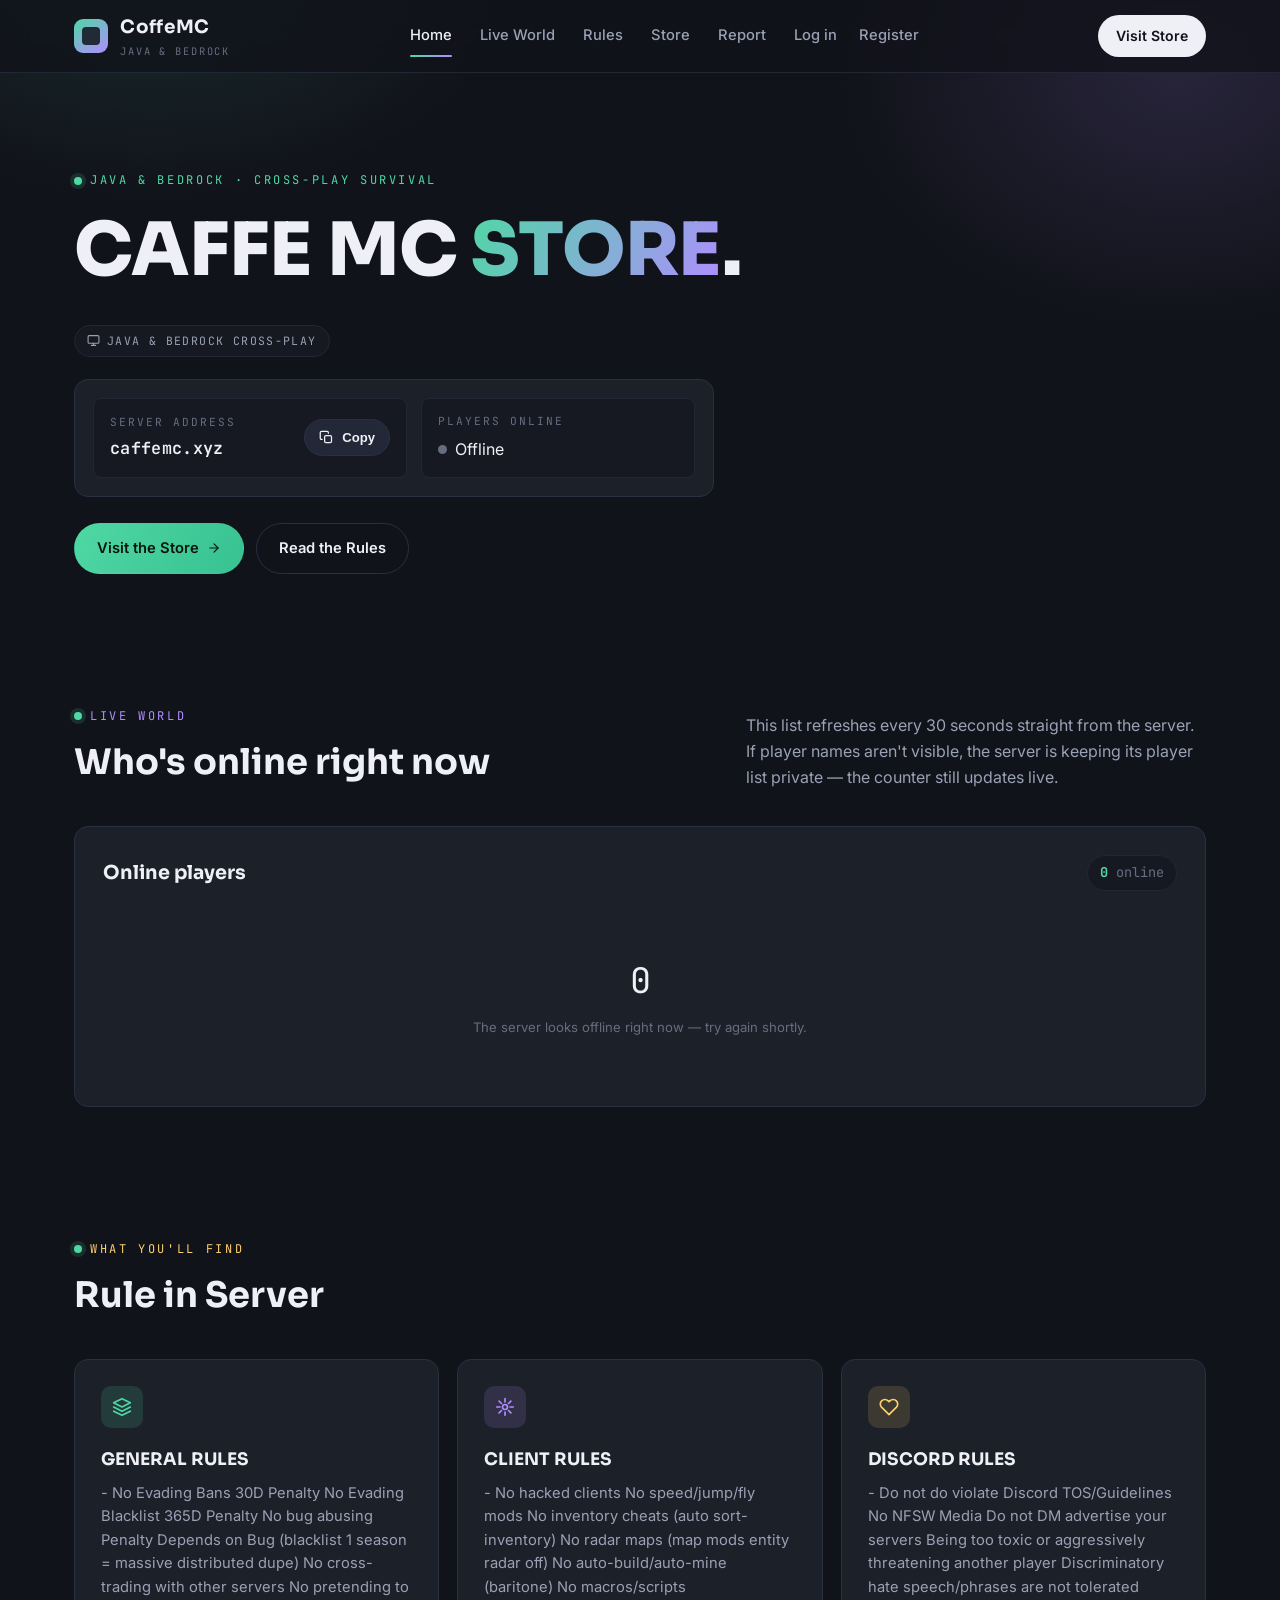
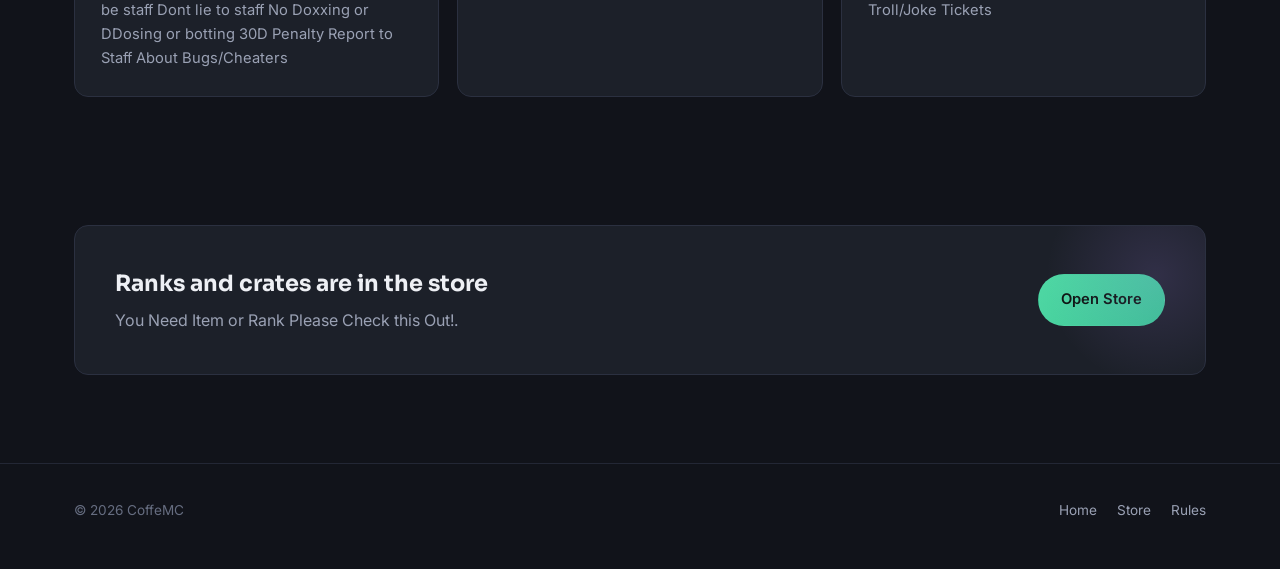
==== commit 9d91f0c4: "Update index.html" ====
--- a/index.html
+++ b/index.html
@@ -145,13 +145,13 @@
         </div>
         <h3>GENERAL RULES</h3>
         <p>- No Evading Bans 30D Penalty
-- No Evading Blacklist 365D Penalty
-- No bug abusing Penalty Depends on Bug (blacklist 1 season = massive distributed dupe)
-- No cross-trading with other servers
-- No pretending to be staff
-- Dont lie to staff
-- No Doxxing or DDosing or botting 30D Penalty
-- Report to Staff About Bugs/Cheaters</p>
+ No Evading Blacklist 365D Penalty
+ No bug abusing Penalty Depends on Bug (blacklist 1 season = massive distributed dupe)
+ No cross-trading with other servers
+ No pretending to be staff
+ Dont lie to staff
+ No Doxxing or DDosing or botting 30D Penalty
+ Report to Staff About Bugs/Cheaters</p>
       </div>
       <div class="feature-card">
         <div class="feature-icon a">
@@ -159,11 +159,11 @@
         </div>
         <h3>CLIENT RULES</h3>
         <p>- No hacked clients
-- No speed/jump/fly mods
-- No inventory cheats (auto sort-inventory)
-- No radar maps (map mods entity radar off)
-- No auto-build/auto-mine (baritone)
-- No macros/scripts</p>
+ No speed/jump/fly mods
+ No inventory cheats (auto sort-inventory)
+ No radar maps (map mods entity radar off)
+ No auto-build/auto-mine (baritone)
+ No macros/scripts</p>
       </div>
       <div class="feature-card">
         <div class="feature-icon g">
@@ -171,11 +171,11 @@
         </div>
         <h3>DISCORD RULES</h3>
         <p>- Do not do violate Discord TOS/Guidelines
-- No NFSW Media 
-- Do not DM advertise your servers 
-- Being too toxic or aggressively threatening another player
-- Discriminatory hate speech/phrases are not tolerated
-- Troll/Joke Tickets</p>
+ No NFSW Media 
+ Do not DM advertise your servers 
+ Being too toxic or aggressively threatening another player
+ Discriminatory hate speech/phrases are not tolerated
+ Troll/Joke Tickets</p>
       </div>
     </div>
   </div>
@@ -186,8 +186,7 @@
     <div class="cta-strip">
       <div>
         <h3>Ranks and crates are in the store</h3>
-        <p>Cosmetic ranks, in-game currency, and crate keys — all support
-        keeping the server online.</p>
+        <p>You Need Item or Rank Please Check this Out!.</p>
       </div>
       <a href="store.html" class="btn btn-primary">Open Store</a>
     </div>
@@ -196,7 +195,7 @@
 
 <footer>
   <div class="wrap footer-inner">
-    <span>&copy; 2026 CoffeMC. Not affiliated with Mojang or Microsoft.</span>
+    <span>&copy; 2026 CoffeMC </span>
     <div class="footer-links">
       <a href="index.html">Home</a>
       <a href="store.html">Store</a>
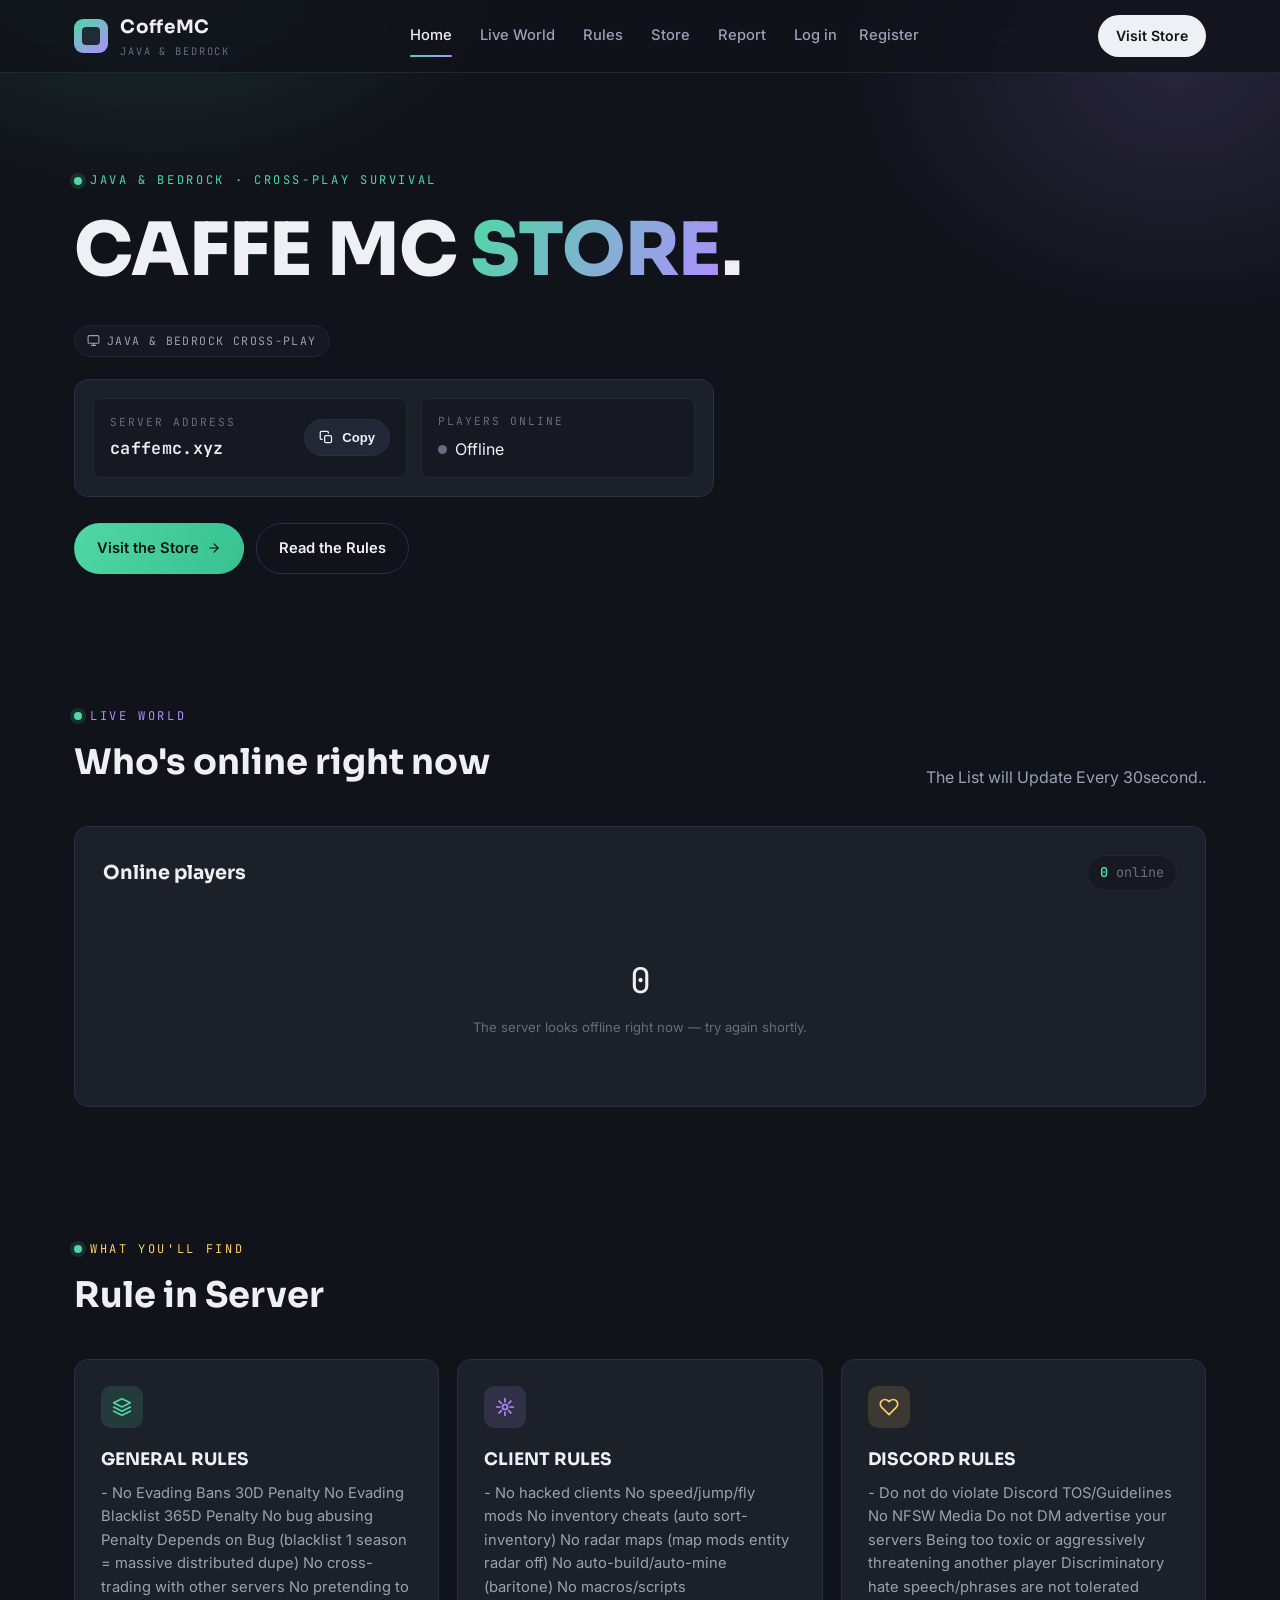
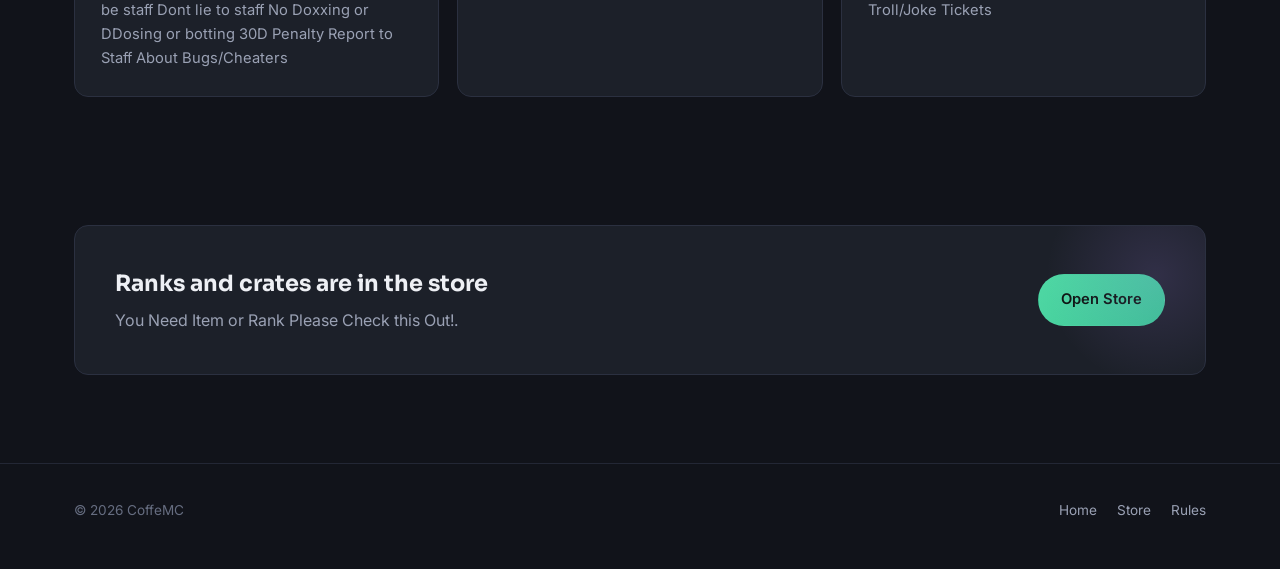
==== commit 9e4623f3: "Update index.html" ====
--- a/index.html
+++ b/index.html
@@ -106,9 +106,7 @@
         <p class="eyebrow" style="color:var(--amethyst)">Live World</p>
         <h2>Who's online right now</h2>
       </div>
-      <p>This list refreshes every 30 seconds straight from the server. If
-      player names aren't visible, the server is keeping its player list
-      private — the counter still updates live.</p>
+      <p>The List will Update Every 30second..</p>
     </div>
 
     <div class="players-panel">
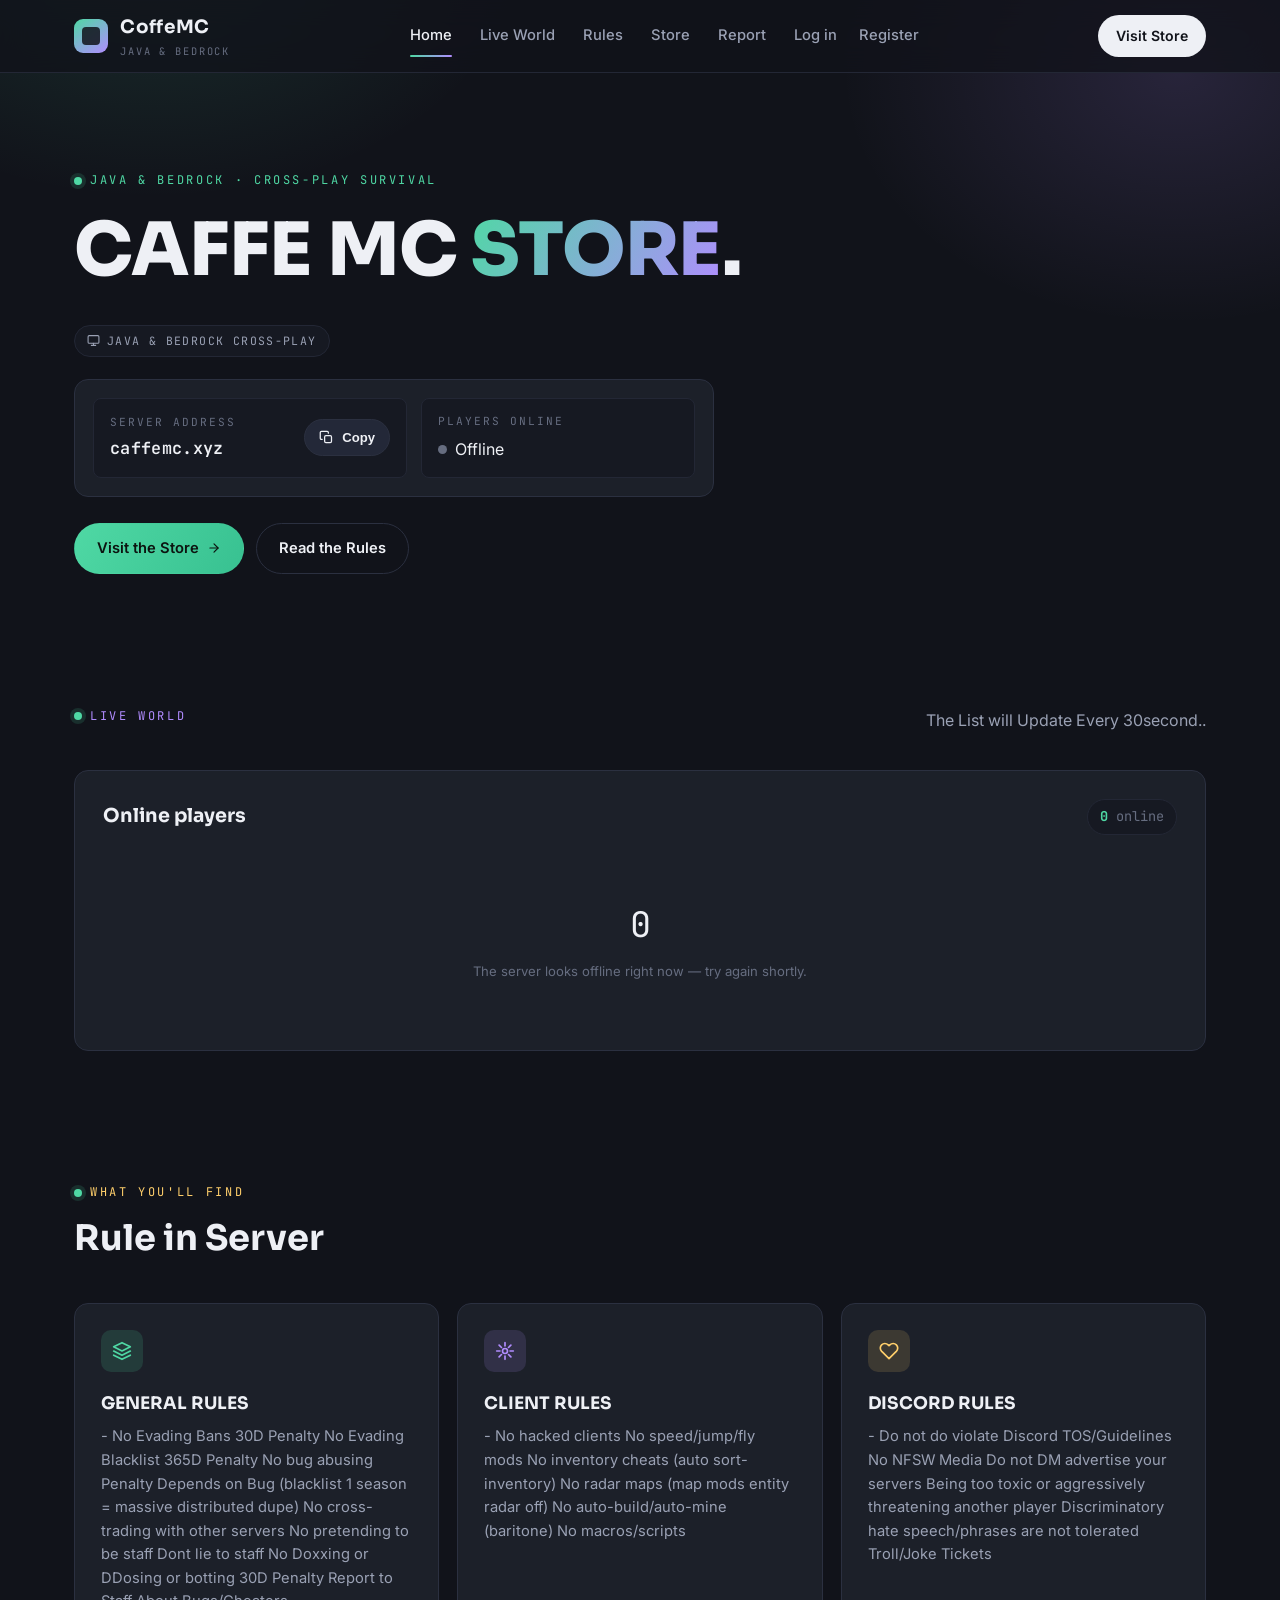
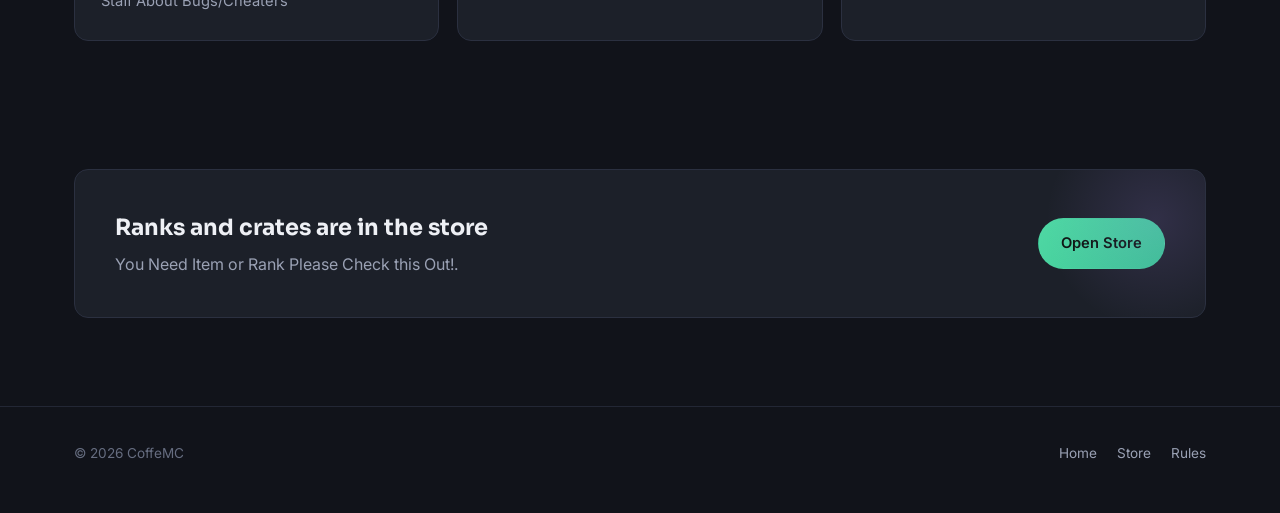
==== commit c42c8287: "Update index.html" ====
--- a/index.html
+++ b/index.html
@@ -104,7 +104,7 @@
     <div class="section-head">
       <div>
         <p class="eyebrow" style="color:var(--amethyst)">Live World</p>
-        <h2>Who's online right now</h2>
+        <h2></h2>
       </div>
       <p>The List will Update Every 30second..</p>
     </div>
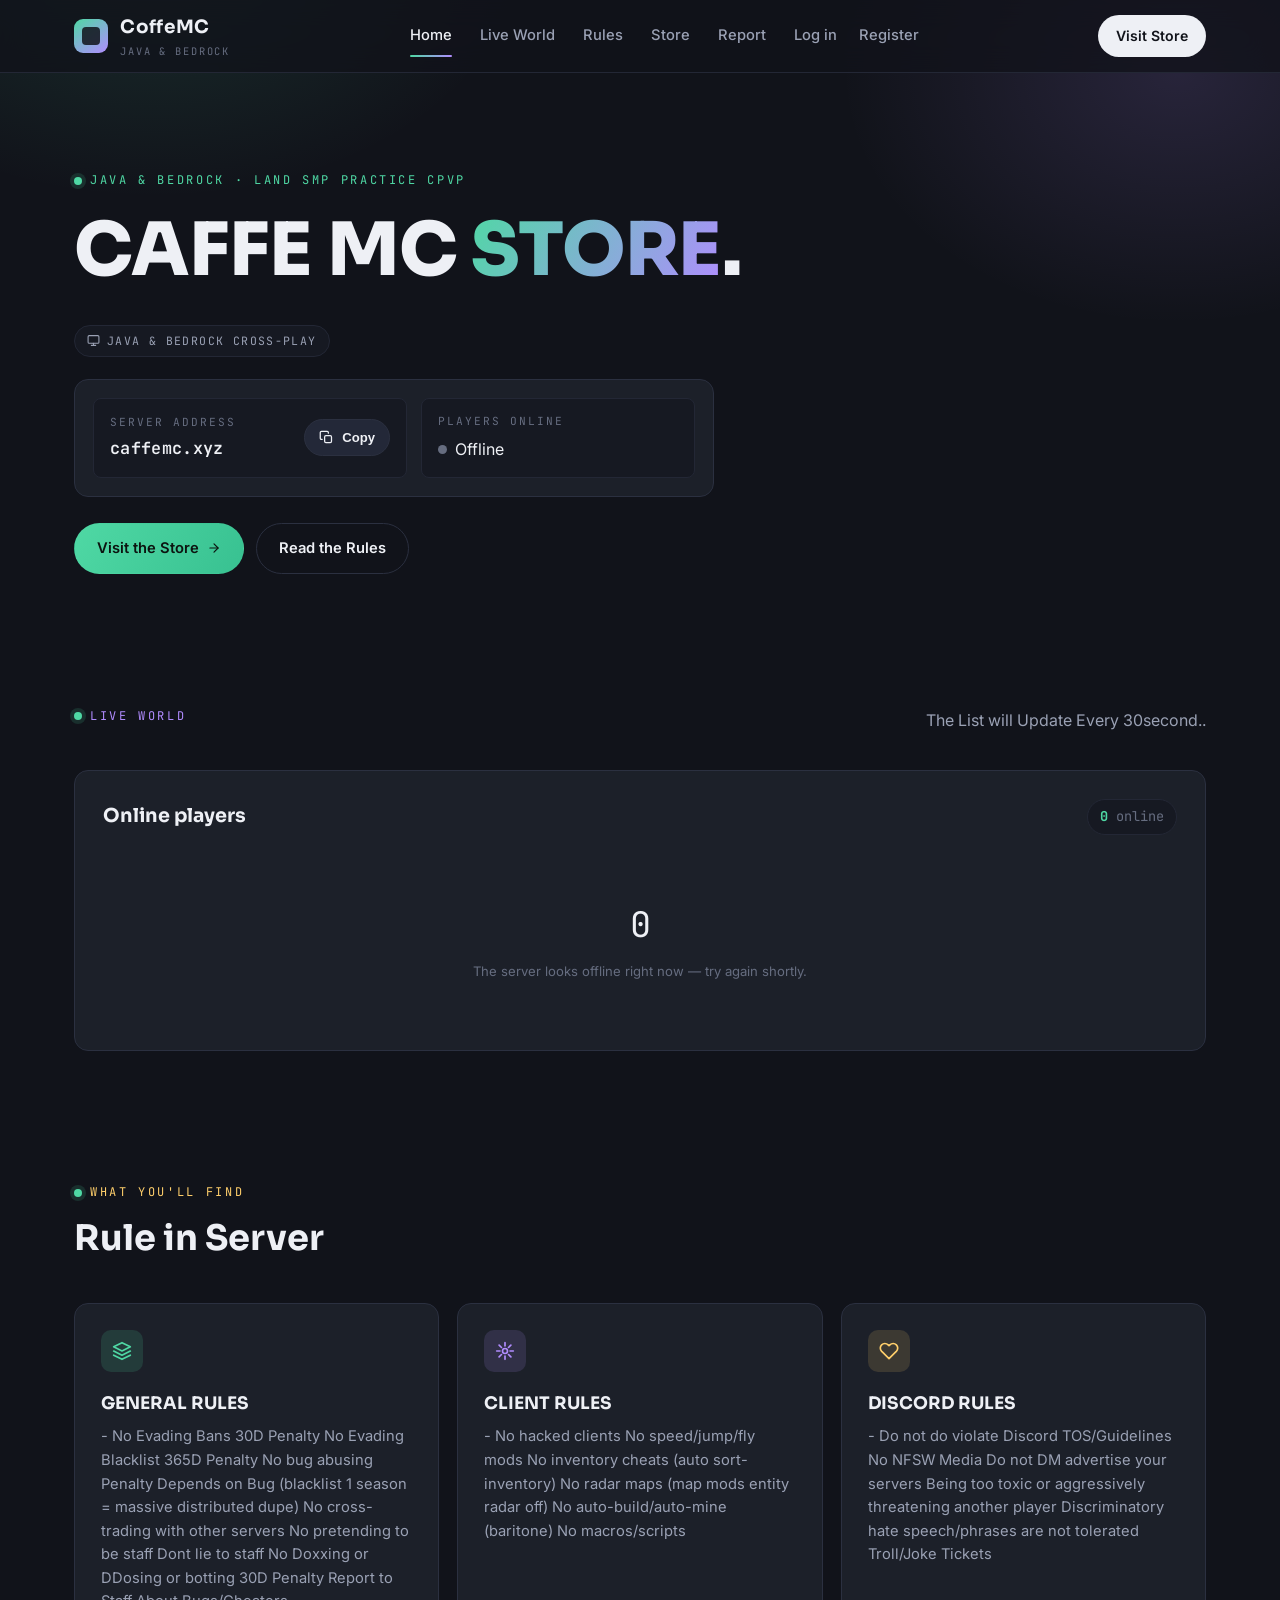
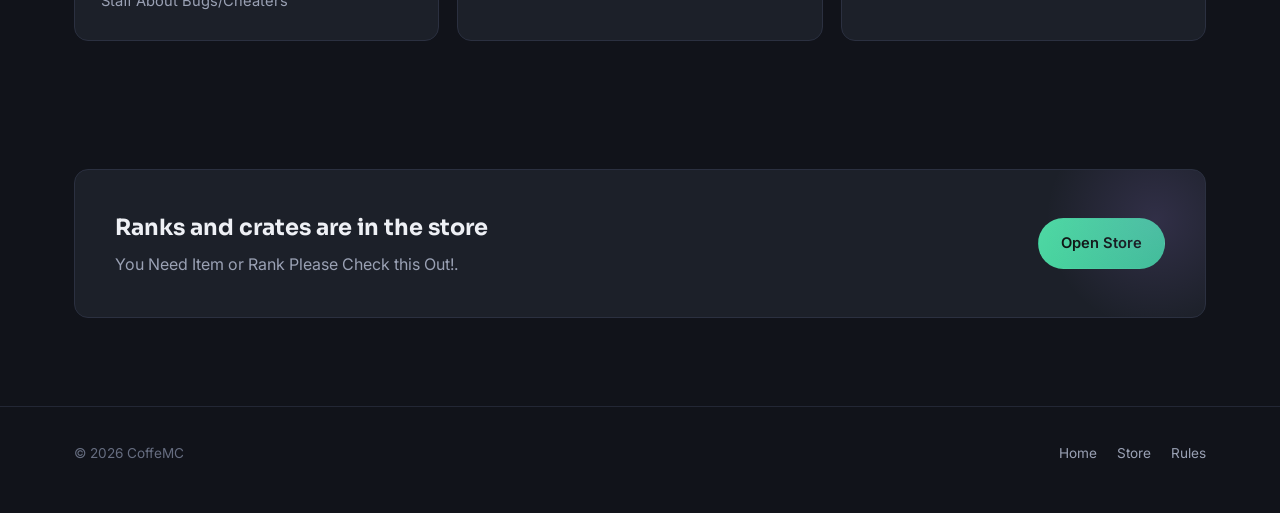
==== commit 268901cb: "Update index.html" ====
--- a/index.html
+++ b/index.html
@@ -52,7 +52,7 @@
 
 <header class="hero">
   <div class="wrap">
-    <p class="eyebrow">Java &amp; Bedrock &middot; Cross-play Survival</p>
+    <p class="eyebrow">Java &amp; Bedrock &middot; LAND SMP PRACTICE CPVP</p>
     <h1>CAFFE MC <span class="accent">STORE</span>.</h1>
     <p class="lead">
     </p>
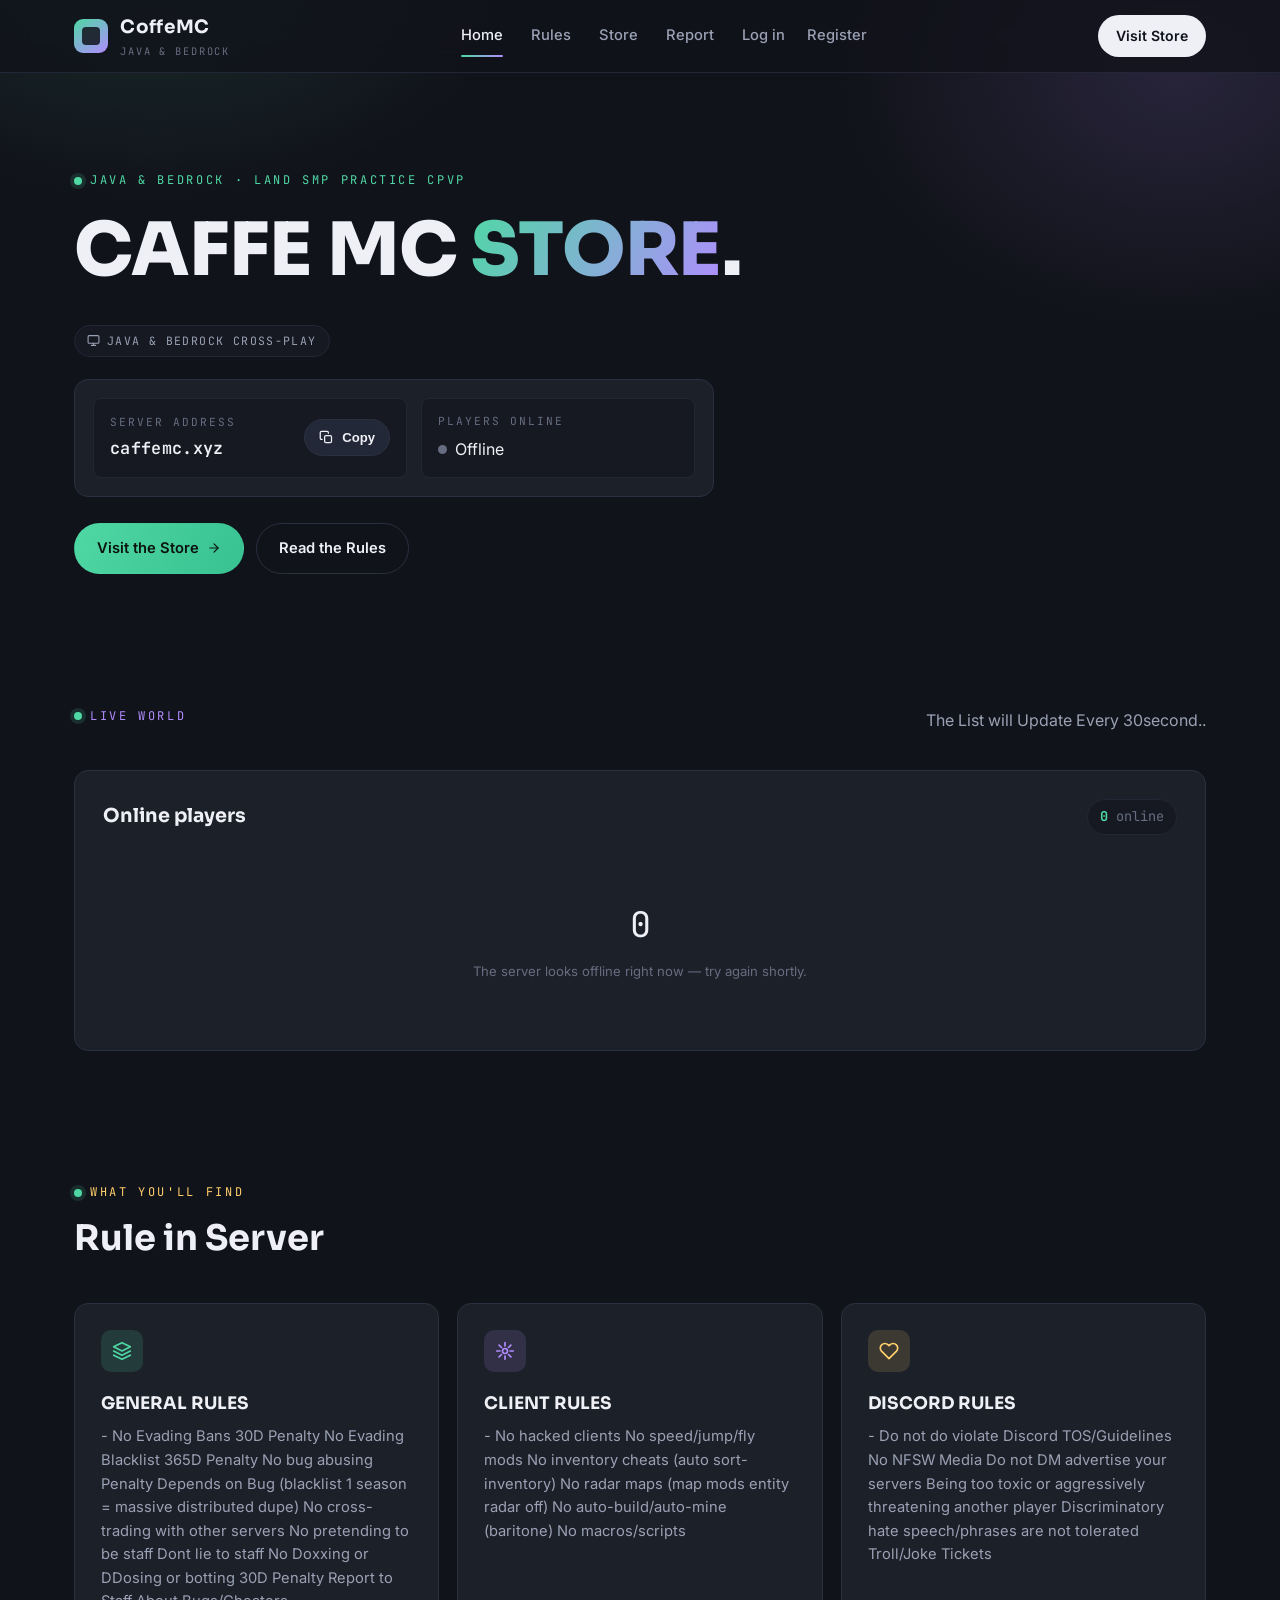
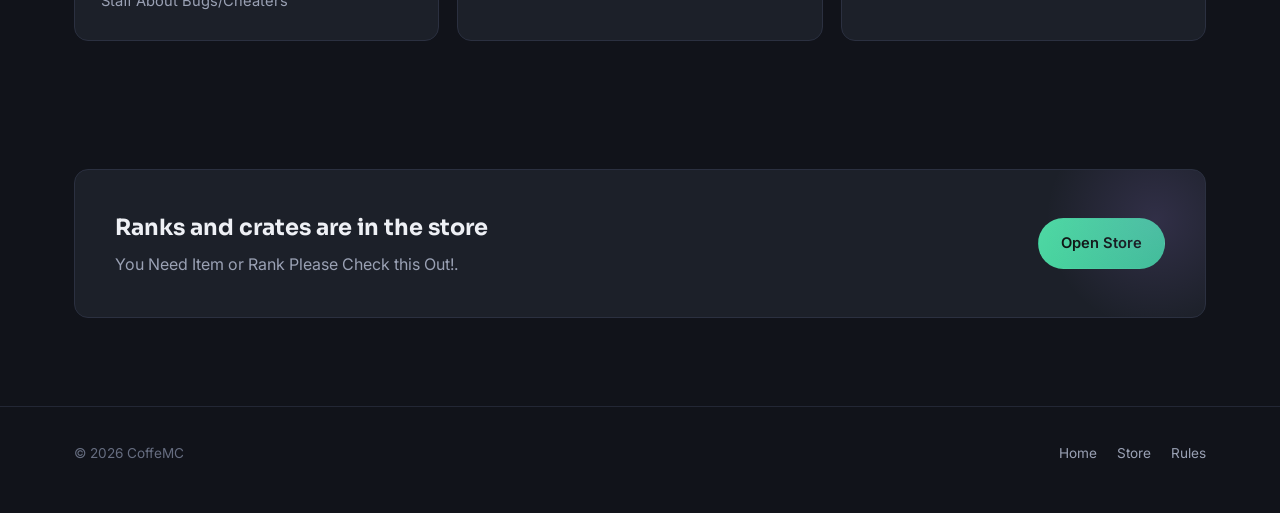
==== commit fddf2bb6: "Update index.html" ====
--- a/index.html
+++ b/index.html
@@ -3,7 +3,7 @@
 <head>
 <meta charset="UTF-8">
 <meta name="viewport" content="width=device-width, initial-scale=1.0">
-<title>CoffeMC — Java &amp; Bedrock Survival</title>
+<title>CoffeMC</title>
 <meta name="description" content="CoffeMC is a Minecraft Java &amp; Bedrock survival server. Check live player counts, copy the server IP, and visit the store.">
 <link rel="preconnect" href="https://fonts.googleapis.com">
 <link rel="preconnect" href="https://fonts.gstatic.com" crossorigin>
@@ -24,7 +24,6 @@
 
     <div class="nav-links">
       <a href="index.html" class="active">Home</a>
-      <a href="#world">Live World</a>
       <a href="#rules">Rules</a>
       <a href="store.html">Store</a>
       <a href="report.html">Report</a>
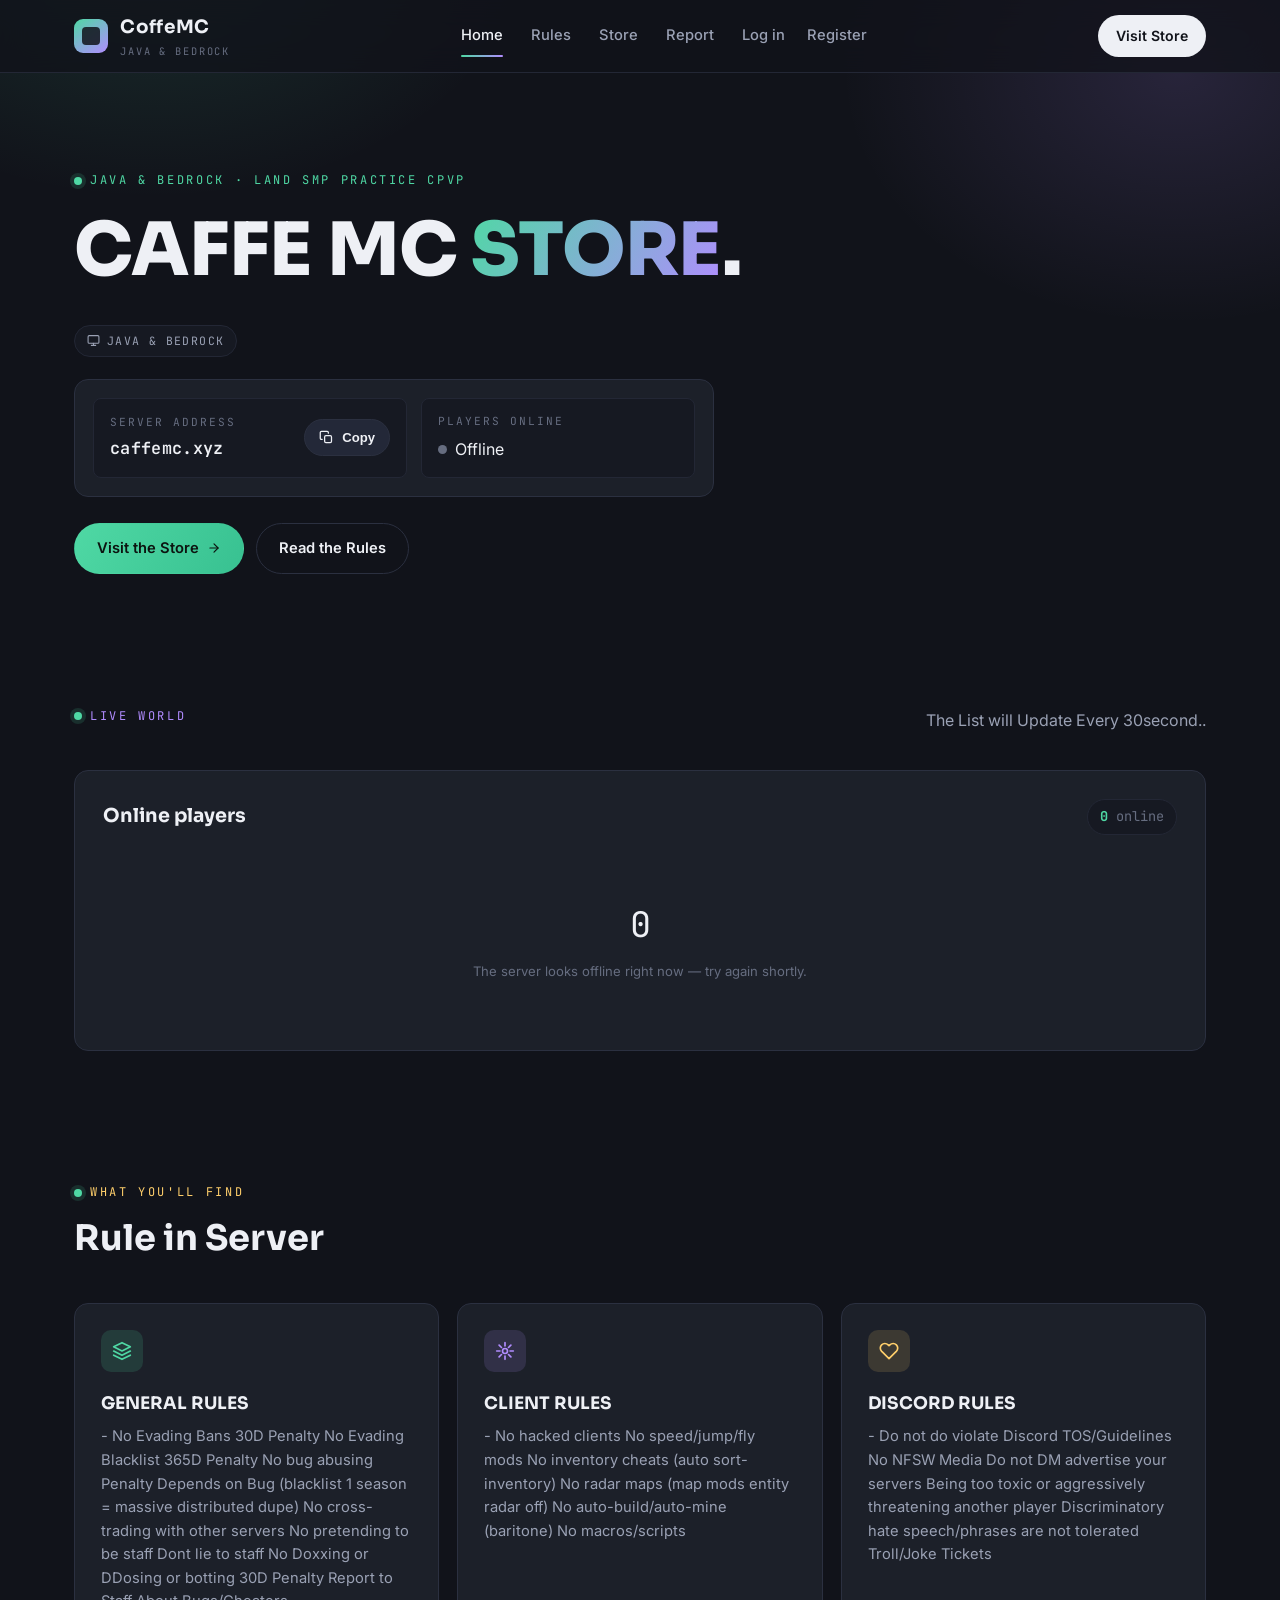
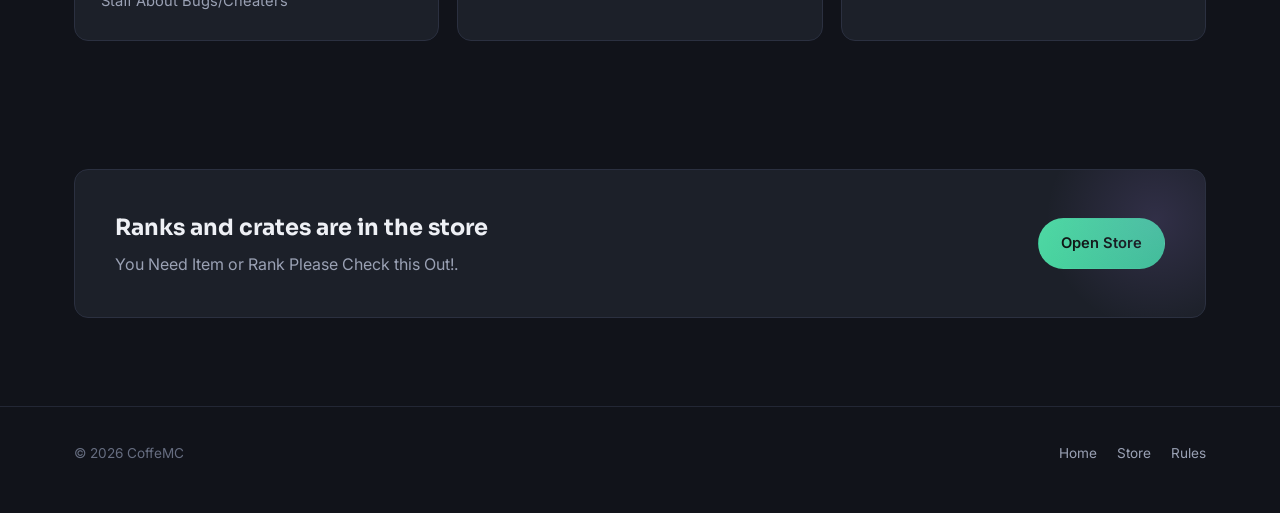
==== commit b7e27966: "Update index.html" ====
--- a/index.html
+++ b/index.html
@@ -58,7 +58,7 @@
 
     <span class="pill" style="margin-bottom:22px">
       <svg viewBox="0 0 24 24" fill="none" stroke="currentColor" stroke-width="2" stroke-linecap="round" stroke-linejoin="round"><rect x="2" y="3" width="20" height="14" rx="2"/><line x1="8" y1="21" x2="16" y2="21"/><line x1="12" y1="17" x2="12" y2="21"/></svg>
-      Java &amp; Bedrock cross-play
+      Java &amp; Bedrock
     </span>
 
     <div class="server-card">
